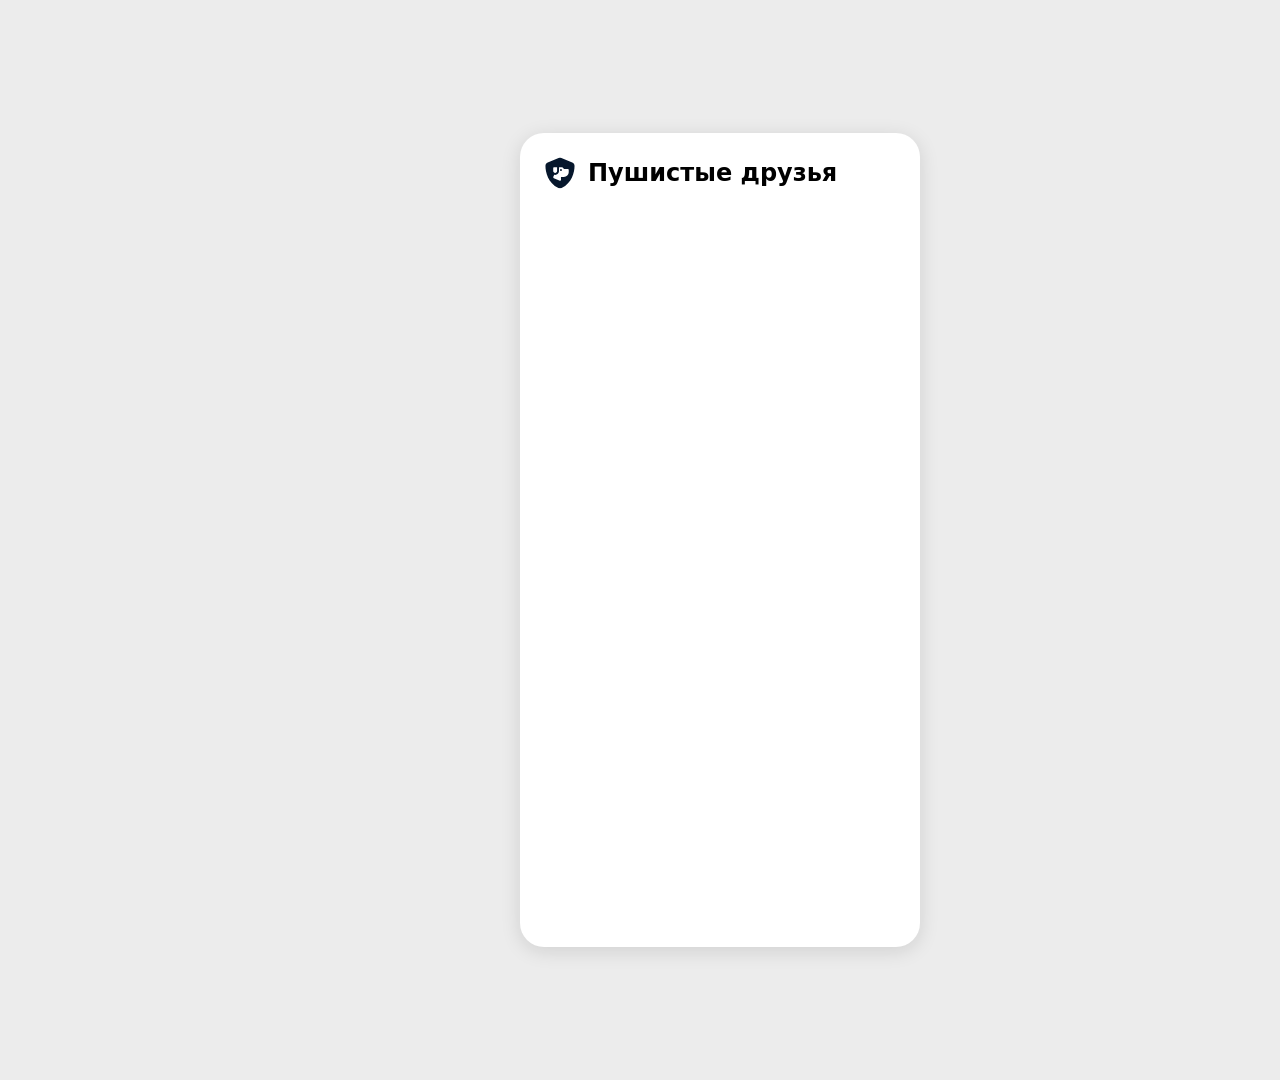
==== index.html @ 32595f98 "Добавил заголовок с иконкой" ====
<!DOCTYPE html>
<html>
<head>
  <meta charset="UTF-8">
  <title>Пушистые друзья!</title>
  <link rel="stylesheet" href="index.css">
</head>
<body>
  <div class="container">
    <div class="header">
      <img class="logo" src="images/fa6-solid_shield-dog.svg">
      <h1 class="title">Пушистые друзья</h1>
    </div>
  </div>
</body>
</html>
---- index.css ----
* {
    box-sizing: border-box;
}

body{
    margin: 0;
    display: flex;
    justify-content: center;
    width: 1440px;
    height: 1080px;
    background-color: #ECECEC;
}

.container {
    width: 400px;
    height: 814px;
    margin-top: 133px;
    padding: 24px;
    left: 256px;
    border-radius: 24px;
    background-color: #FFFFFF;
    box-shadow: 0px 4px 20px 0px #0000001F;
}

.header {
    display: flex;
    align-items: center;
    gap: 12px;
}

.logo {
    width: 32px;
    height: 32px;
}

.title{
    margin: 0;
    font-family: 'Palanquin Dark', system-ui, sans-serif;;
    font-weight: 600;
    font-style: SemiBold;
    font-size: 24px;
    line-height: 100%;
    letter-spacing: 0%;
}
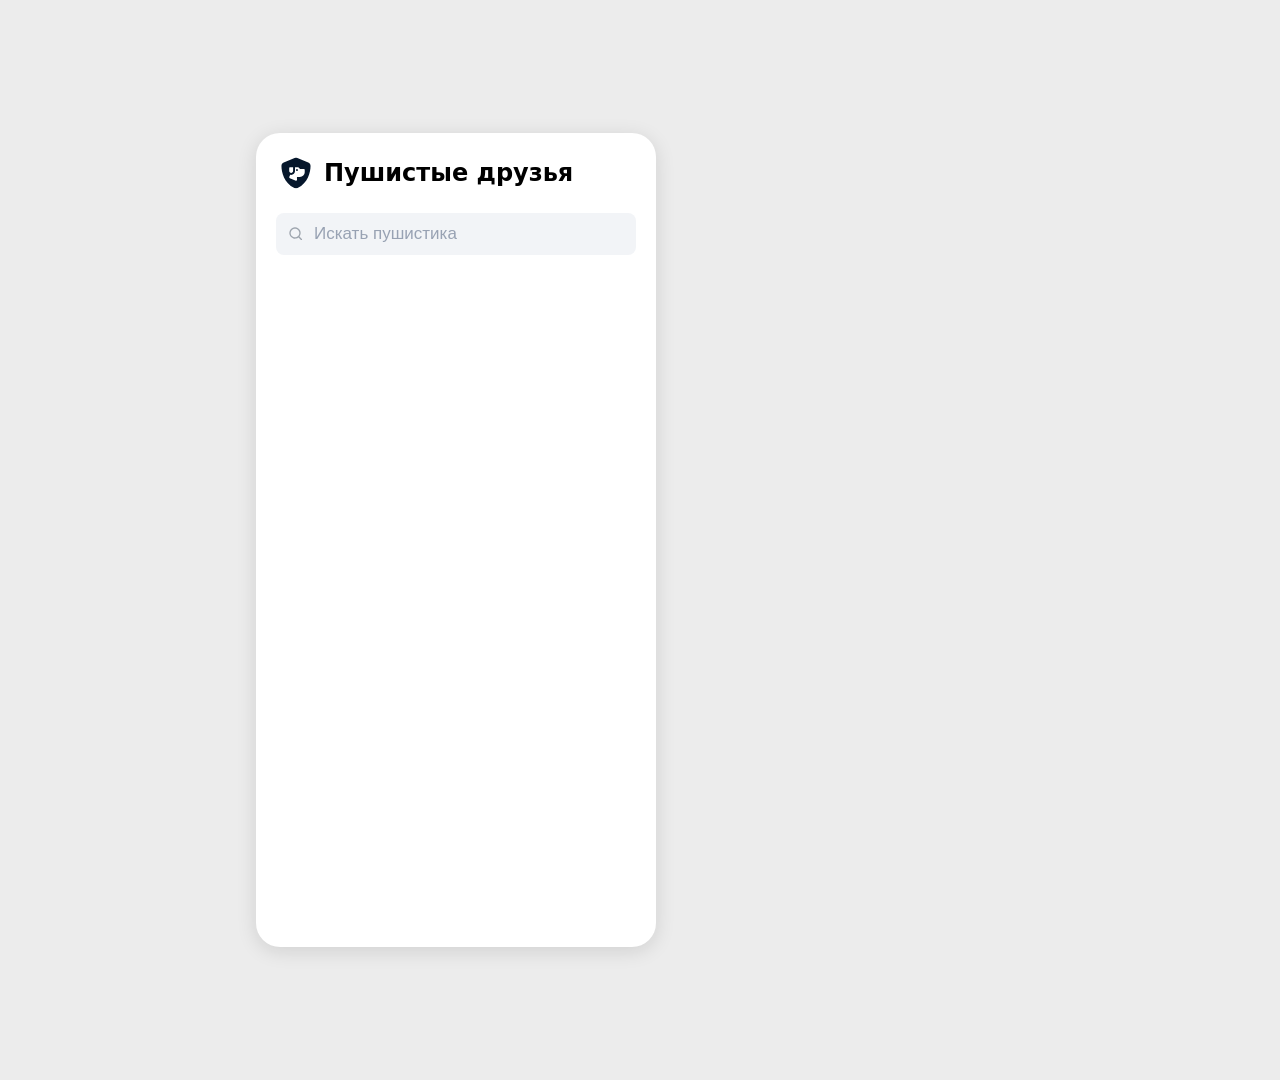
==== commit d8def2f0: "Создал поисковую строку" ====
--- a/index.html
+++ b/index.html
@@ -11,6 +11,10 @@
       <img class="logo" src="images/fa6-solid_shield-dog.svg">
       <h1 class="title">Пушистые друзья</h1>
     </div>
+    <div class="search">
+        <img class="search_icon" src="images/Group.svg">
+        <input type="text" placeholder="Искать пушистика">
+    </div>
   </div>
 </body>
 </html>
--- a/index.css
+++ b/index.css
@@ -5,13 +5,14 @@
 body{
     margin: 0;
     display: flex;
-    justify-content: center;
+   
     width: 1440px;
     height: 1080px;
     background-color: #ECECEC;
 }
 
 .container {
+    position: relative;
     width: 400px;
     height: 814px;
     margin-top: 133px;
@@ -37,8 +38,45 @@
     margin: 0;
     font-family: 'Palanquin Dark', system-ui, sans-serif;;
     font-weight: 600;
-    font-style: SemiBold;
     font-size: 24px;
     line-height: 100%;
     letter-spacing: 0%;
+}
+
+.search{
+    position: absolute;
+    top: 80px;
+    left: 20px;
+    width: 360px;
+    height: 42px;
+    padding: 0 12px;
+    display: flex;
+    align-items: center;
+    gap: 8px;
+    border-radius: 8px;
+    background: #F2F4F7;
+}
+
+.search_icon {
+    width: 16px;
+    height: 16px;
+    opacity: .6;
+}
+
+.search input {
+    flex: 1;
+    height: 100%;
+    border: none;
+    outline: none;
+    background: transparent;
+    font-family: "Poppins", Arial, sans-serif;
+    font-weight: 400;
+    font-size: 17px;
+    line-height: 100%;
+    letter-spacing: 0%;
+    color: #06172C99;
+}
+
+.search input::placeholder{
+  color: #98A2B3;
 }
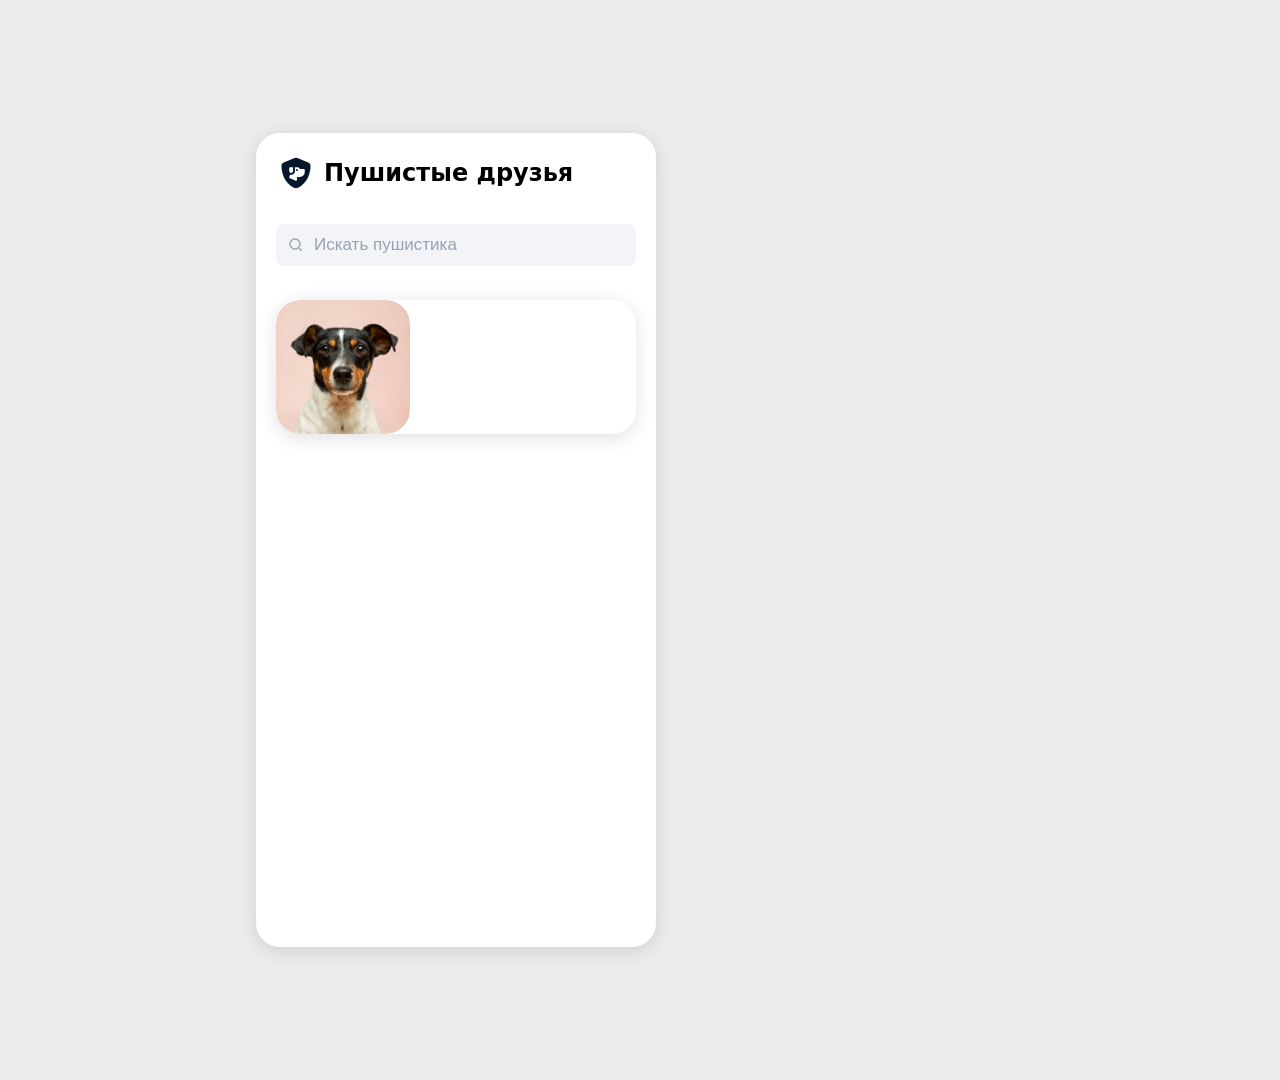
==== commit 043b5c37: "Карточка питомца" ====
--- a/index.html
+++ b/index.html
@@ -15,6 +15,11 @@
         <img class="search_icon" src="images/Group.svg">
         <input type="text" placeholder="Искать пушистика">
     </div>
+    <div class="block_1">
+      <div class="thumb">
+        <img src="images/Rectangle 75.svg">
+      </div>
+    </div>
   </div>
 </body>
 </html>
--- a/index.css
+++ b/index.css
@@ -45,7 +45,7 @@
 
 .search{
     position: absolute;
-    top: 80px;
+    top: 91px;
     left: 20px;
     width: 360px;
     height: 42px;
@@ -79,4 +79,33 @@
 
 .search input::placeholder{
   color: #98A2B3;
+}
+
+.block_1 {
+    position: absolute;
+    display: flex;
+    align-items: center;
+    width: 360px;
+    height: 134px;
+    top: 167px;
+    left: 20px;
+    gap: 12px;
+    border-radius: 24px;
+    background-color: #FFFFFF;
+    box-shadow: 0px 4px 20px 0px #0000001F;
+}
+
+.thumb{
+  width: 134px;
+  height: 134px;
+  border-radius: 24px;
+  overflow: hidden;
+  flex: 0 0 134px;
+}
+
+.thumb img{
+  width: 100%;
+  height: 100%;
+  object-fit: cover;
+  display: block;
 }
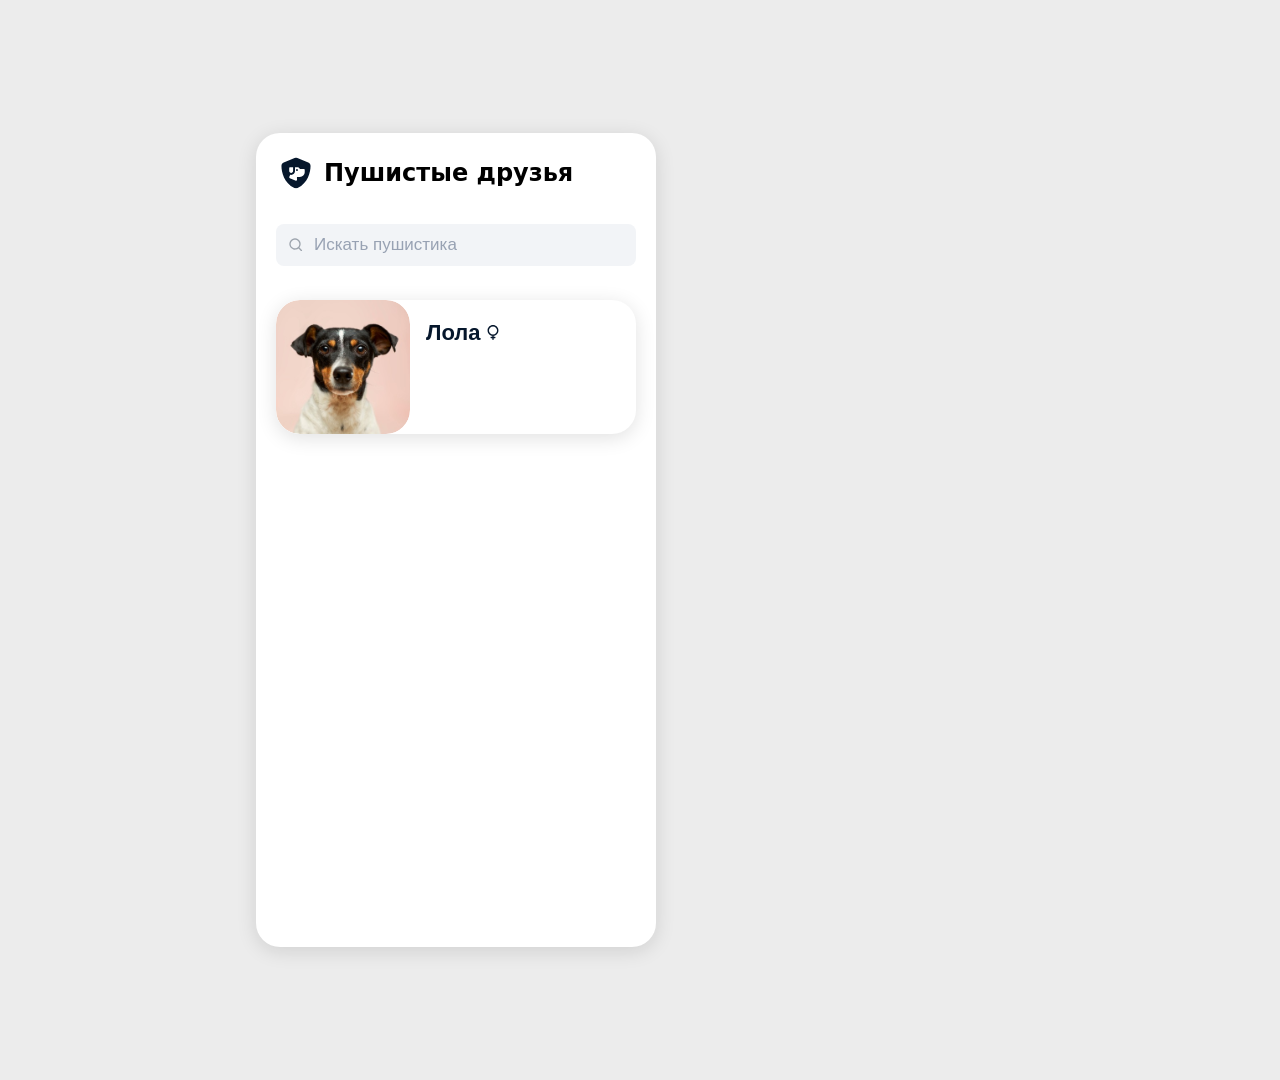
==== commit 16ba3be1: "Текст с иконкой №1" ====
--- a/index.html
+++ b/index.html
@@ -15,10 +15,19 @@
         <img class="search_icon" src="images/Group.svg">
         <input type="text" placeholder="Искать пушистика">
     </div>
+
     <div class="block_1">
       <div class="thumb">
         <img src="images/Rectangle 75.svg">
       </div>
+
+      <div class="pet-info">
+        <div class="iconka">
+          <p class="name">Лола</p>
+          <img src="images/ion_female.svg">
+        </div>
+      </div>
+
     </div>
   </div>
 </body>
--- a/index.css
+++ b/index.css
@@ -36,7 +36,7 @@
 
 .title{
     margin: 0;
-    font-family: 'Palanquin Dark', system-ui, sans-serif;;
+    font-family: 'Palanquin Dark', system-ui, sans-serif;
     font-weight: 600;
     font-size: 24px;
     line-height: 100%;
@@ -108,4 +108,35 @@
   height: 100%;
   object-fit: cover;
   display: block;
+}
+
+.pet-info {
+    display: flex;
+    flex-direction: column;
+    justify-content: center;
+}
+.iconka {
+    position: absolute;
+    display: flex;
+    align-items: center;
+    width: 78px;
+    height: 33px;
+    top: 16px;
+    left: 150px;
+    gap: 4px;
+}
+}
+
+.iconka img {
+    width: 16px;
+    height: 16px;   
+}
+
+.name {
+  margin: 0;
+  font-family: 'Poppins', sans-serif;
+  font-weight: 600;
+  font-size: 22px;
+  line-height: 100%;
+  color: #06172C;
 }
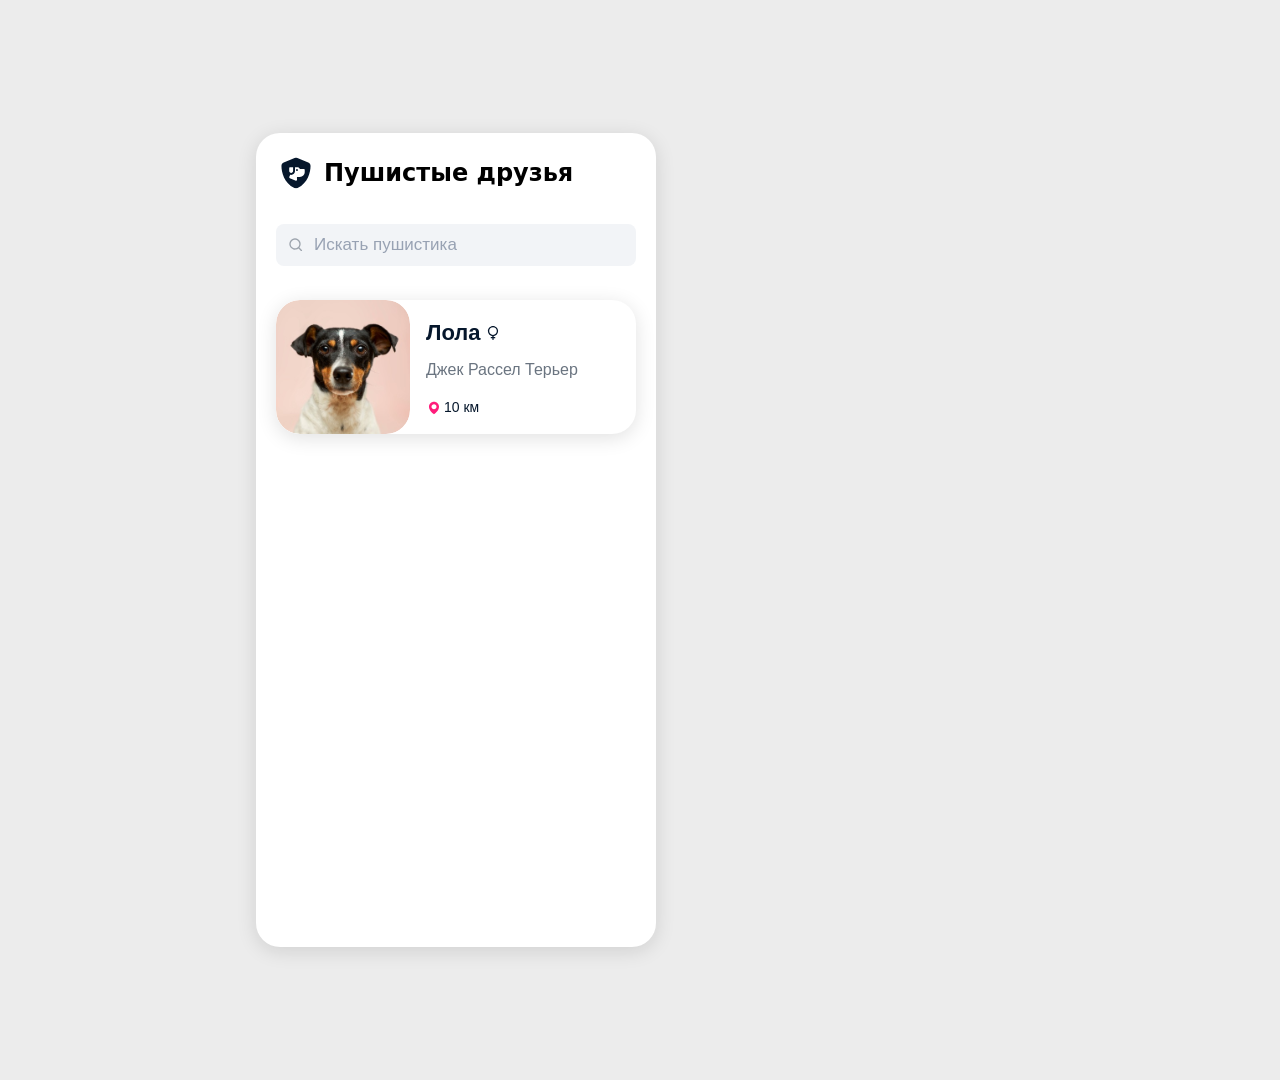
==== commit 1c059636: "Вертикальное выравнивание" ====
--- a/index.html
+++ b/index.html
@@ -22,10 +22,21 @@
       </div>
 
       <div class="pet-info">
+
         <div class="iconka">
           <p class="name">Лола</p>
           <img src="images/ion_female.svg">
         </div>
+
+        <div class="iconka_2">
+          <p class="name_2">Джек Рассел Терьер</p>
+        </div>
+
+        <div class="distance">
+            <img class="distance__icon" src="images/bxs_map.svg">
+            <p class="distance__text">10 км</p>
+        </div>
+
       </div>
 
     </div>
--- a/index.css
+++ b/index.css
@@ -115,6 +115,7 @@
     flex-direction: column;
     justify-content: center;
 }
+
 .iconka {
     position: absolute;
     display: flex;
@@ -125,7 +126,7 @@
     left: 150px;
     gap: 4px;
 }
-}
+
 
 .iconka img {
     width: 16px;
@@ -139,4 +140,45 @@
   font-size: 22px;
   line-height: 100%;
   color: #06172C;
+}
+
+.iconka_2 {
+    position: absolute;
+    width: 157px;
+    height: 48px;
+    top: 57px;
+    left: 150px;
+}
+
+.name_2 {
+    margin: 5px 0 10px 0;
+    font-family: "Poppins", sans-serif;
+    font-weight: 400;
+    font-size: 16px;
+    line-height: 100%;
+    color: #06172C99;
+}
+
+.distance {
+   position: absolute;
+   display: flex;
+   align-items: center;
+   top: 97px;
+   left: 150px;
+   gap: 2px;
+}
+
+.distance__icon {
+   width: 16px;
+   height: 16px;
+}
+
+.distance__text {
+   margin: 0;
+   font-family: 'Poppins', sans-serif;
+   font-weight: 400;
+   font-size: 14px;
+   line-height: 21px;
+   color: #06172C;
+   letter-spacing: 0;
 }
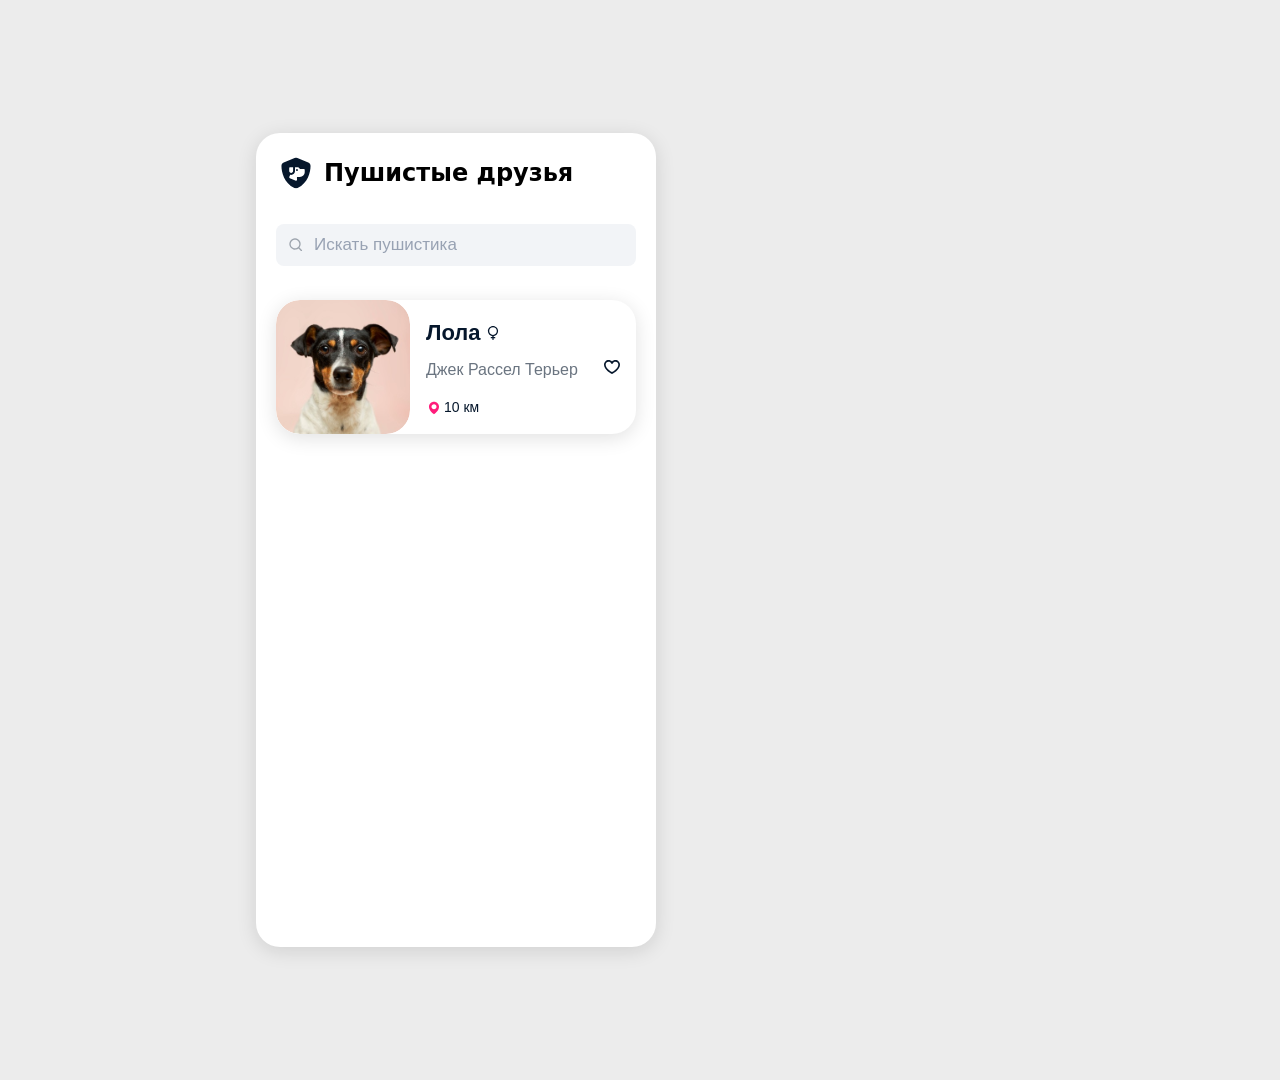
==== commit 4fbe77b8: "Центрирование иконки" ====
--- a/index.html
+++ b/index.html
@@ -37,6 +37,10 @@
             <p class="distance__text">10 км</p>
         </div>
 
+        <div class="heart">
+          <img class="heart_2" src="images/ph_heart-bold.svg">
+        </div>
+
       </div>
 
     </div>
--- a/index.css
+++ b/index.css
@@ -181,4 +181,15 @@
    line-height: 21px;
    color: #06172C;
    letter-spacing: 0;
+}
+
+.heart{
+    position: absolute;
+    top: 59px;
+    left: 328px;
+}
+
+.heart_2{
+    width: 16px;
+    height: 16px;
 }
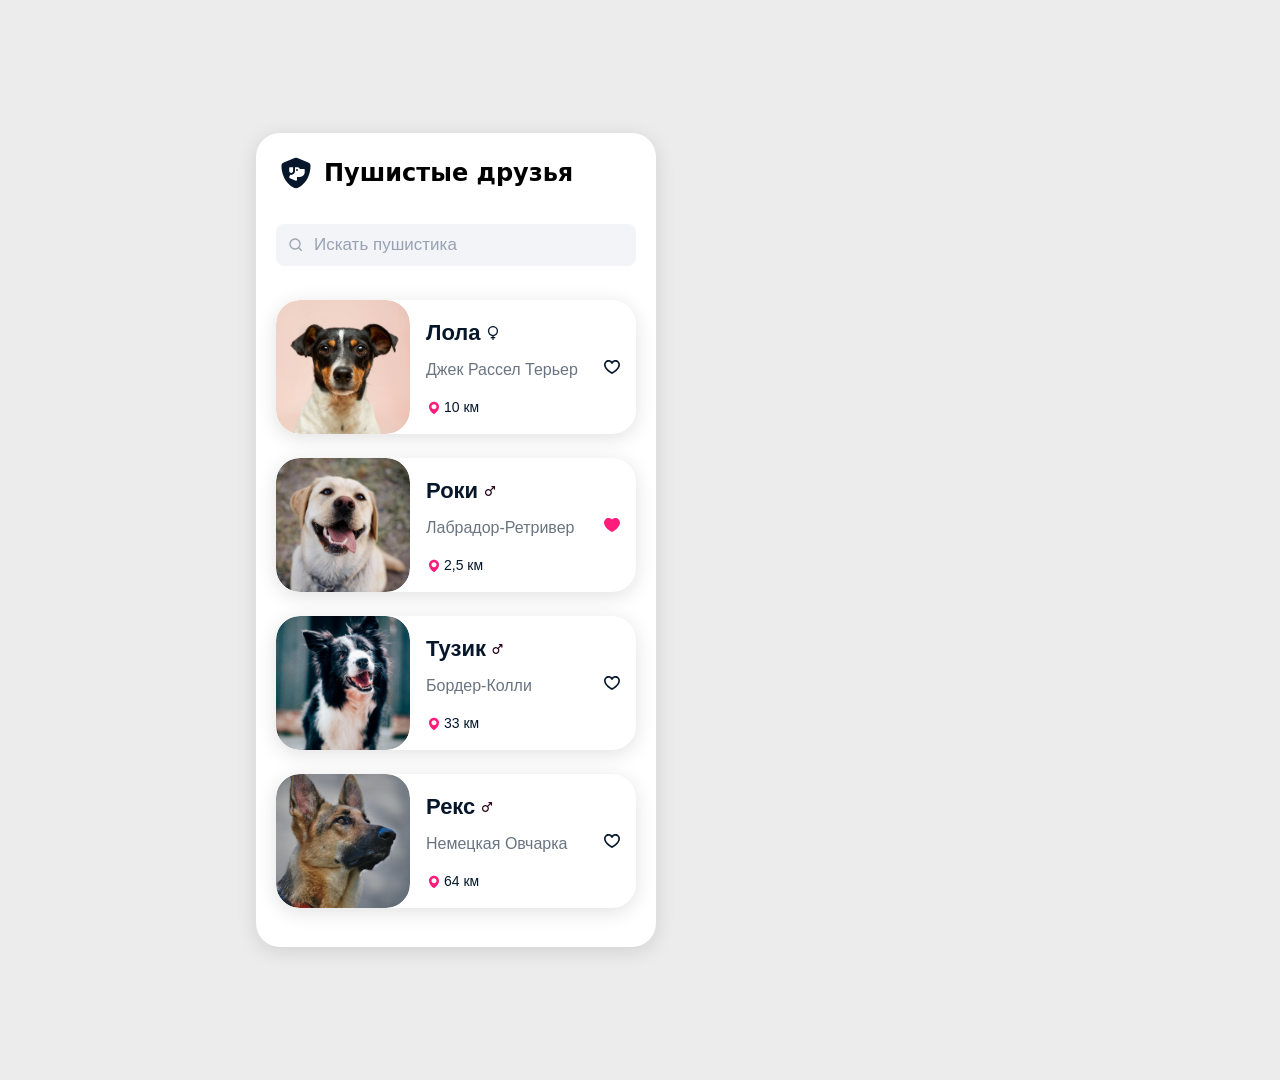
==== commit d49cd28d: "Создал остальные блоки" ====
--- a/index.html
+++ b/index.html
@@ -7,10 +7,12 @@
 </head>
 <body>
   <div class="container">
+
     <div class="header">
       <img class="logo" src="images/fa6-solid_shield-dog.svg">
       <h1 class="title">Пушистые друзья</h1>
     </div>
+
     <div class="search">
         <img class="search_icon" src="images/Group.svg">
         <input type="text" placeholder="Искать пушистика">
@@ -42,8 +44,94 @@
         </div>
 
       </div>
+    </div>
 
+    <div class="block_2">
+      <div class="thumb">
+        <img src="images/Rectangle 77.svg">
+      </div>
+
+      <div class="pet-info">
+
+        <div class="iconka">
+          <p class="name">Роки</p>
+          <img src="images/ic_round-male.svg">
+        </div>
+
+        <div class="iconka_2">
+          <p class="name_2">Лабрадор-Ретривер</p>
+        </div>
+
+        <div class="distance">
+            <img class="distance__icon" src="images/bxs_map.svg">
+            <p class="distance__text">2,5 км</p>
+        </div>
+
+        <div class="heart">
+          <img class="heart_2" src="images/Vector.svg">
+        </div>
+
+      </div>
     </div>
+
+    <div class="block_3">
+      <div class="thumb">
+        <img src="images/Rectangle 76.svg">
+      </div>
+
+      <div class="pet-info">
+
+        <div class="iconka">
+          <p class="name">Тузик</p>
+          <img src="images/ic_round-male.svg">
+        </div>
+
+        <div class="iconka_2">
+          <p class="name_2">Бордер-Колли</p>
+        </div>
+
+        <div class="distance">
+            <img class="distance__icon" src="images/bxs_map.svg">
+            <p class="distance__text">33 км</p>
+        </div>
+
+        <div class="heart">
+          <img class="heart_2" src="images/ph_heart-bold.svg">
+        </div>
+
+      </div>
+    </div>
+
+
+    <div class="block_4">
+
+        <div class="thumb">
+          <img src="images/Rectangle 78.svg">
+        </div>
+
+        <div class="pet-info">
+
+          <div class="iconka">
+            <p class="name">Рекс</p>
+            <img src="images/ic_round-male.svg">
+          </div>
+            
+          <div class="iconka_2">
+            <p class="name_2">Немецкая Овчарка</p>
+          </div>
+
+          <div class="distance">
+            <img class="distance__icon" src="images/bxs_map.svg">
+            <p class="distance__text">64 км</p>
+          </div>
+
+          <div class="heart">
+            <img class="heart_2" src="images/ph_heart-bold.svg">
+          </div>
+
+        </div>
+     </div>
+
   </div>
 </body>
 </html>
--- a/index.css
+++ b/index.css
@@ -192,4 +192,46 @@
 .heart_2{
     width: 16px;
     height: 16px;
-}+}
+
+.block_2 {
+    position: absolute;
+    display: flex;
+    align-items: center;
+    width: 360px;
+    height: 134px;
+    top: 325px;
+    left: 20px;
+    gap: 12px;
+    border-radius: 24px;
+    background-color: #FFFFFF;
+    box-shadow: 0px 4px 20px 0px #0000001F;
+}
+
+.block_3 {
+    position: absolute;
+    display: flex;
+    align-items: center;
+    width: 360px;
+    height: 134px;
+    top: 483px;
+    left: 20px;
+    gap: 12px;
+    border-radius: 24px;
+    background-color: #FFFFFF;
+    box-shadow: 0px 4px 20px 0px #0000001F;
+}
+
+.block_4 {
+    position: absolute;
+    display: flex;
+    align-items: center;
+    width: 360px;
+    height: 134px;
+    top: 641px;
+    left: 20px;
+    gap: 12px;
+    border-radius: 24px;
+    background-color: #FFFFFF;
+    box-shadow: 0px 4px 20px 0px #0000001F;
+}
